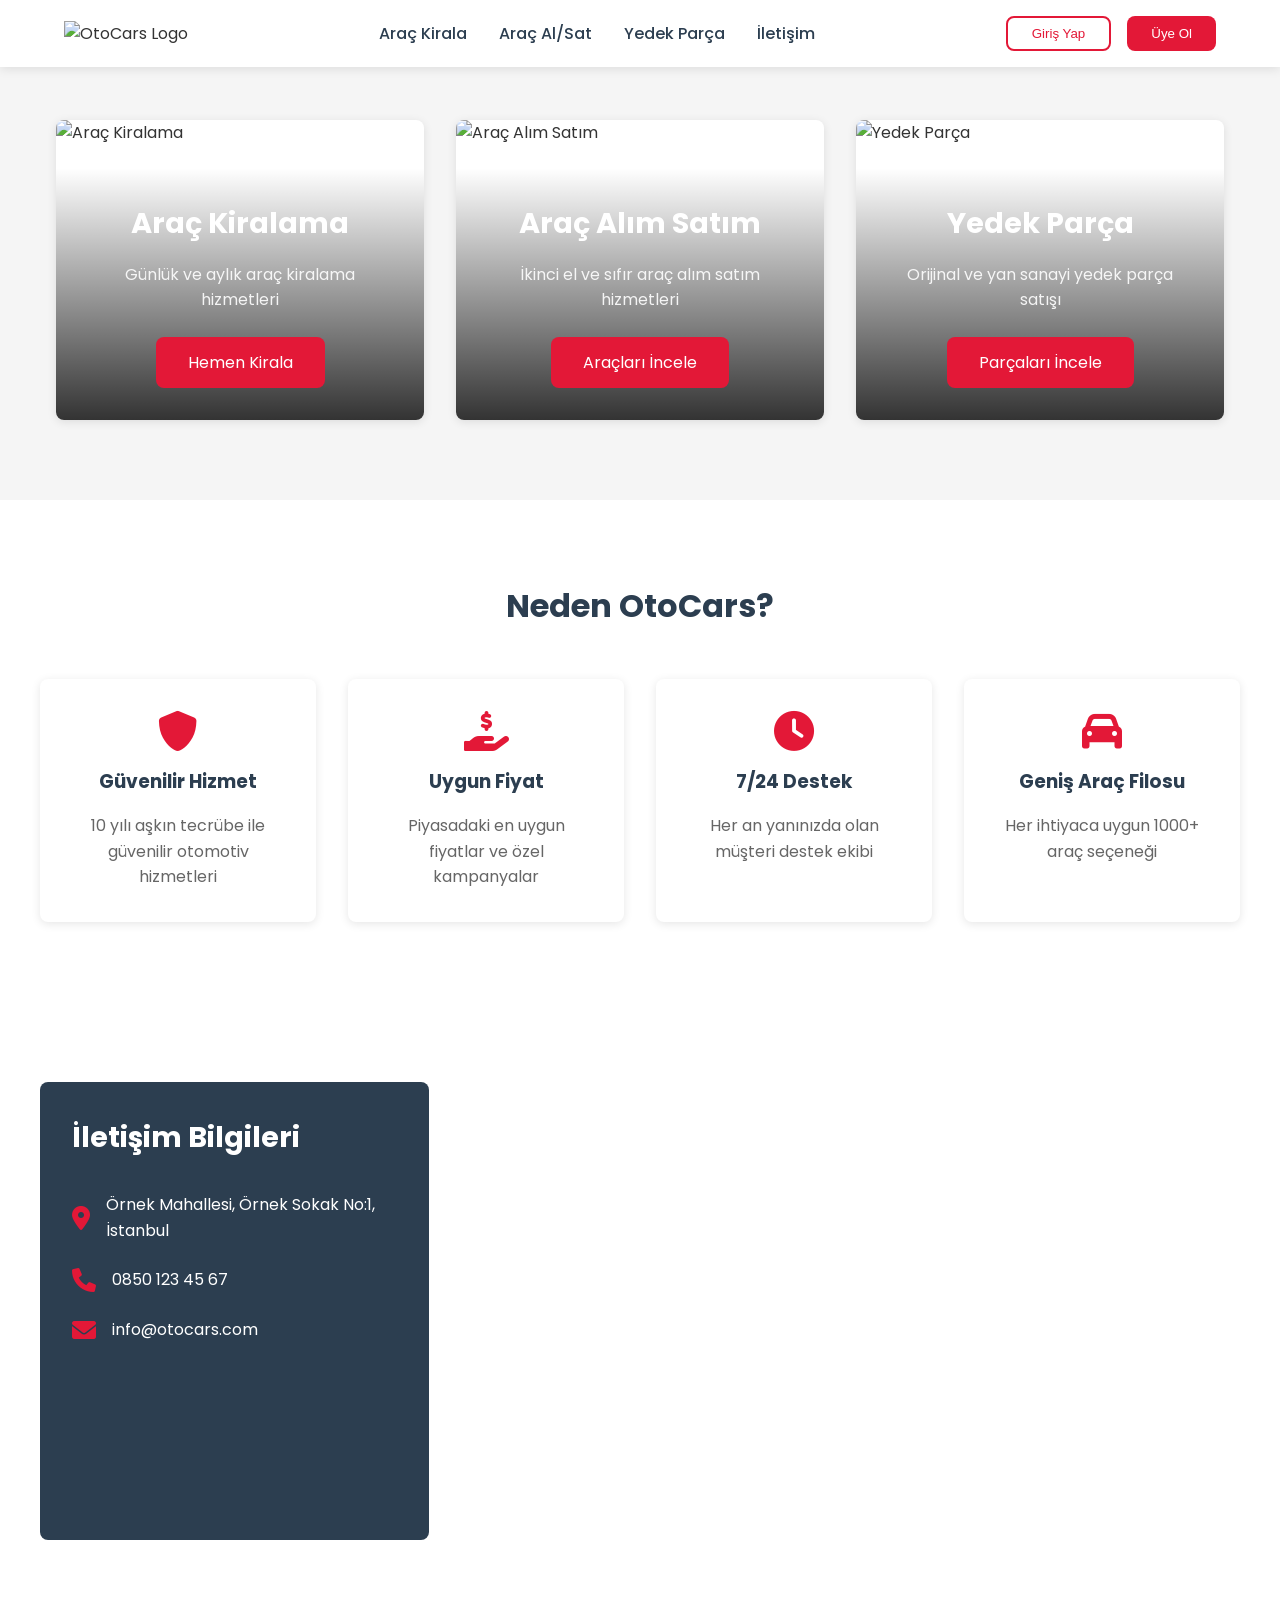
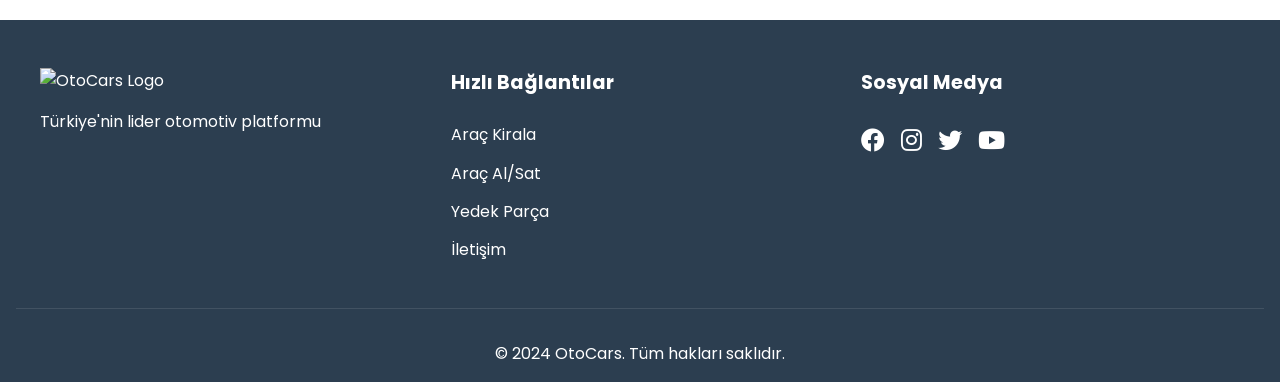
==== index.html @ c2914157 "İlk commit: Proje dosyaları eklendi" ====
<!DOCTYPE html>
<html lang="tr">
<head>
    <meta charset="UTF-8">
    <meta name="viewport" content="width=device-width, initial-scale=1.0">
    <title>OtoCars - Araç Kiralama ve Satış</title>
    <link rel="stylesheet" href="style.css">
    <!-- Google Fonts -->
    <link href="https://fonts.googleapis.com/css2?family=Poppins:wght@300;400;500;600;700&display=swap" rel="stylesheet">
    <!-- Font Awesome -->
    <link rel="stylesheet" href="https://cdnjs.cloudflare.com/ajax/libs/font-awesome/6.0.0/css/all.min.css">
</head>
<body>
    <!-- Header Bölümü -->
    <header>
        <nav>
            <div class="logo">
                <img src="https://i.ibb.co/M6zDjXB/otocars-logo.png" alt="OtoCars Logo">
            </div>
            <ul class="nav-links">
                <li><a href="kiralama.html">Araç Kirala</a></li>
                <li><a href="satis.html">Araç Al/Sat</a></li>
                <li><a href="yedek-parca.html">Yedek Parça</a></li>
                <li><a href="#iletisim">İletişim</a></li>
            </ul>
            <div class="nav-buttons">
                <button class="login-btn">Giriş Yap</button>
                <button class="register-btn">Üye Ol</button>
            </div>
        </nav>
    </header>

    <!-- Ana Bölüm -->
    <main>
        <!-- Ana Sayfa Servisleri -->
        <section class="services-section">
            <div class="services-container">
                <div class="service-card">
                    <div class="service-image">
                        <img src="https://images.unsplash.com/photo-1494976388531-d1058494cdd8?ixlib=rb-1.2.1&auto=format&fit=crop&w=1950&q=80" alt="Araç Kiralama">
                        <div class="service-content">
                            <h2>Araç Kiralama</h2>
                            <p>Günlük ve aylık araç kiralama hizmetleri</p>
                            <a href="kiralama.html" class="service-btn">Hemen Kirala</a>
                        </div>
                    </div>
                </div>

                <div class="service-card">
                    <div class="service-image">
                        <img src="https://images.unsplash.com/photo-1549317661-bd32c8ce0db2?ixlib=rb-1.2.1&auto=format&fit=crop&w=1950&q=80" alt="Araç Alım Satım">
                        <div class="service-content">
                            <h2>Araç Alım Satım</h2>
                            <p>İkinci el ve sıfır araç alım satım hizmetleri</p>
                            <a href="satis.html" class="service-btn">Araçları İncele</a>
                        </div>
                    </div>
                </div>

                <div class="service-card">
                    <div class="service-image">
                        <img src="https://images.unsplash.com/photo-1562519819-016930ada3b6?ixlib=rb-1.2.1&auto=format&fit=crop&w=1950&q=80" alt="Yedek Parça">
                        <div class="service-content">
                            <h2>Yedek Parça</h2>
                            <p>Orijinal ve yan sanayi yedek parça satışı</p>
                            <a href="yedek-parca.html" class="service-btn">Parçaları İncele</a>
                        </div>
                    </div>
                </div>
            </div>
        </section>

        <!-- Neden Biz -->
        <section class="why-us-section">
            <h2>Neden OtoCars?</h2>
            <div class="features-grid">
                <div class="feature-card">
                    <i class="fas fa-shield-alt"></i>
                    <h3>Güvenilir Hizmet</h3>
                    <p>10 yılı aşkın tecrübe ile güvenilir otomotiv hizmetleri</p>
                </div>
                <div class="feature-card">
                    <i class="fas fa-hand-holding-usd"></i>
                    <h3>Uygun Fiyat</h3>
                    <p>Piyasadaki en uygun fiyatlar ve özel kampanyalar</p>
                </div>
                <div class="feature-card">
                    <i class="fas fa-clock"></i>
                    <h3>7/24 Destek</h3>
                    <p>Her an yanınızda olan müşteri destek ekibi</p>
                </div>
                <div class="feature-card">
                    <i class="fas fa-car"></i>
                    <h3>Geniş Araç Filosu</h3>
                    <p>Her ihtiyaca uygun 1000+ araç seçeneği</p>
                </div>
            </div>
        </section>

        <!-- İletişim -->
        <section id="iletisim" class="contact-section">
            <div class="contact-container">
                <div class="contact-info">
                    <h2>İletişim Bilgileri</h2>
                    <div class="info-item">
                        <i class="fas fa-map-marker-alt"></i>
                        <p>Örnek Mahallesi, Örnek Sokak No:1, İstanbul</p>
                    </div>
                    <div class="info-item">
                        <i class="fas fa-phone"></i>
                        <p>0850 123 45 67</p>
                    </div>
                    <div class="info-item">
                        <i class="fas fa-envelope"></i>
                        <p>info@otocars.com</p>
                    </div>
                </div>
                <div class="contact-map">
                    <!-- Harita yerleştirilecek -->
                    <iframe src="https://www.google.com/maps/embed?pb=!1m18!1m12!1m3!1d192698.6201976359!2d28.871754966805478!3d41.005495797764805!2m3!1f0!2f0!3f0!3m2!1i1024!2i768!4f13.1!3m3!1m2!1s0x14caa7040068086b%3A0xe1ccfe98bc01b0d0!2zxLBzdGFuYnVs!5e0!3m2!1str!2str!4v1648226528092!5m2!1str!2str" width="100%" height="450" style="border:0;" allowfullscreen="" loading="lazy"></iframe>
                </div>
            </div>
        </section>
    </main>

    <!-- Footer Bölümü -->
    <footer>
        <div class="footer-content">
            <div class="footer-section">
                <img src="https://i.ibb.co/M6zDjXB/otocars-logo.png" alt="OtoCars Logo">
                <p>Türkiye'nin lider otomotiv platformu</p>
            </div>
            <div class="footer-section">
                <h3>Hızlı Bağlantılar</h3>
                <ul>
                    <li><a href="kiralama.html">Araç Kirala</a></li>
                    <li><a href="satis.html">Araç Al/Sat</a></li>
                    <li><a href="yedek-parca.html">Yedek Parça</a></li>
                    <li><a href="#iletisim">İletişim</a></li>
                </ul>
            </div>
            <div class="footer-section">
                <h3>Sosyal Medya</h3>
                <div class="social-links">
                    <a href="#"><i class="fab fa-facebook"></i></a>
                    <a href="#"><i class="fab fa-instagram"></i></a>
                    <a href="#"><i class="fab fa-twitter"></i></a>
                    <a href="#"><i class="fab fa-youtube"></i></a>
                </div>
            </div>
        </div>
        <div class="footer-bottom">
            <p>&copy; 2024 OtoCars. Tüm hakları saklıdır.</p>
        </div>
    </footer>

    <script src="script.js"></script>
</body>
</html>
---- style.css ----
/* Genel Stil Sıfırlama */
* {
    margin: 0;
    padding: 0;
    box-sizing: border-box;
}

/* Temel Stiller */
:root {
    --primary-color: #e31837;
    --secondary-color: #2c3e50;
    --accent-color: #3498db;
    --text-color: #333;
    --light-gray: #f5f5f5;
    --border-radius: 8px;
    --box-shadow: 0 2px 10px rgba(0,0,0,0.1);
}

body {
    font-family: 'Poppins', sans-serif;
    line-height: 1.6;
    color: var(--text-color);
}

/* Header ve Navigasyon */
header {
    background-color: #fff;
    box-shadow: var(--box-shadow);
    position: fixed;
    width: 100%;
    top: 0;
    z-index: 1000;
}

nav {
    display: flex;
    justify-content: space-between;
    align-items: center;
    padding: 1rem 5%;
    max-width: 1400px;
    margin: 0 auto;
}

.logo img {
    height: 40px;
}

.nav-links {
    display: flex;
    list-style: none;
    gap: 2rem;
}

.nav-links a {
    text-decoration: none;
    color: var(--secondary-color);
    font-weight: 500;
    transition: color 0.3s ease;
}

.nav-links a:hover {
    color: var(--primary-color);
}

.nav-buttons {
    display: flex;
    gap: 1rem;
}

.login-btn, .register-btn {
    padding: 0.5rem 1.5rem;
    border-radius: var(--border-radius);
    font-weight: 500;
    cursor: pointer;
    transition: all 0.3s ease;
}

.login-btn {
    background: none;
    border: 2px solid var(--primary-color);
    color: var(--primary-color);
}

.register-btn {
    background: var(--primary-color);
    border: none;
    color: white;
}

.login-btn:hover {
    background: var(--primary-color);
    color: white;
}

.register-btn:hover {
    background: #c41830;
}

/* Kiralama Bölümü */
.rental-section {
    min-height: 600px;
    background: linear-gradient(rgba(0,0,0,0.6), rgba(0,0,0,0.6)),
                url('https://images.unsplash.com/photo-1494976388531-d1058494cdd8?ixlib=rb-1.2.1&auto=format&fit=crop&w=1950&q=80');
    background-size: cover;
    background-position: center;
    display: flex;
    align-items: center;
    justify-content: center;
    padding: 120px 20px 80px;
    color: white;
}

.rental-container {
    width: 100%;
    max-width: 1000px;
    background: rgba(255, 255, 255, 0.95);
    border-radius: var(--border-radius);
    padding: 2rem;
    color: var(--text-color);
}

.rental-container h1 {
    text-align: center;
    margin-bottom: 2rem;
    color: var(--secondary-color);
    font-size: 2.5rem;
}

.rental-tabs {
    display: flex;
    justify-content: center;
    margin-bottom: 2rem;
    gap: 1rem;
}

.rental-tab {
    padding: 1rem 2rem;
    border: none;
    background: var(--light-gray);
    color: var(--text-color);
    font-weight: 500;
    cursor: pointer;
    border-radius: var(--border-radius);
    transition: all 0.3s ease;
}

.rental-tab.active {
    background: var(--primary-color);
    color: white;
}

.rental-form {
    display: flex;
    flex-direction: column;
    gap: 1.5rem;
}

.form-row {
    display: flex;
    gap: 1rem;
    align-items: flex-end;
}

.form-group {
    flex: 1;
}

.form-group label {
    display: block;
    margin-bottom: 0.5rem;
    color: var(--secondary-color);
    font-weight: 500;
}

.form-group select,
.form-group input {
    width: 100%;
    padding: 1rem;
    border: 1px solid #ddd;
    border-radius: var(--border-radius);
    font-size: 1rem;
    color: var(--text-color);
}

.search-btn {
    padding: 1rem 2rem;
    background: var(--primary-color);
    color: white;
    border: none;
    border-radius: var(--border-radius);
    font-weight: 500;
    cursor: pointer;
    transition: background-color 0.3s ease;
}

.search-btn:hover {
    background: #c41830;
}

/* Araç Kategorileri */
.categories-section {
    padding: 5rem 1rem;
    background: white;
}

.categories-section h2 {
    text-align: center;
    margin-bottom: 3rem;
    color: var(--secondary-color);
    font-size: 2rem;
}

.categories-grid {
    display: grid;
    grid-template-columns: repeat(auto-fit, minmax(250px, 1fr));
    gap: 2rem;
    max-width: 1200px;
    margin: 0 auto;
}

.category-card {
    background: white;
    border-radius: var(--border-radius);
    overflow: hidden;
    box-shadow: var(--box-shadow);
    transition: transform 0.3s ease;
}

.category-card:hover {
    transform: translateY(-5px);
}

.category-card img {
    width: 100%;
    height: 200px;
    object-fit: cover;
}

.category-card h3 {
    padding: 1rem;
    color: var(--secondary-color);
}

.category-card p {
    padding: 0 1rem 1rem;
    color: #666;
}

/* Vitrin Araçları */
.showcase-section {
    padding: 5rem 1rem;
    background: var(--light-gray);
    position: relative;
}

.showcase-section h2 {
    text-align: center;
    margin-bottom: 3rem;
    color: var(--secondary-color);
    font-size: 2rem;
}

.showcase-grid {
    display: grid;
    grid-template-columns: repeat(auto-fit, minmax(300px, 1fr));
    gap: 2rem;
    max-width: 1200px;
    margin: 0 auto;
}

.car-card {
    background: white;
    border-radius: var(--border-radius);
    overflow: hidden;
    box-shadow: var(--box-shadow);
    transition: transform 0.3s ease;
}

.car-image {
    position: relative;
}

.car-image img {
    width: 100%;
    height: 200px;
    object-fit: cover;
}

.price {
    position: absolute;
    bottom: 1rem;
    right: 1rem;
    background: var(--primary-color);
    color: white;
    padding: 0.5rem 1rem;
    border-radius: var(--border-radius);
    font-weight: 500;
}

.car-info {
    padding: 1.5rem;
}

.car-info h3 {
    color: var(--secondary-color);
    margin-bottom: 1rem;
}

.car-details {
    display: grid;
    grid-template-columns: repeat(2, 1fr);
    gap: 1rem;
    margin-bottom: 1.5rem;
}

.car-details span {
    display: flex;
    align-items: center;
    gap: 0.5rem;
    color: #666;
    font-size: 0.9rem;
}

.details-btn {
    width: 100%;
    padding: 1rem;
    background: var(--accent-color);
    color: white;
    border: none;
    border-radius: var(--border-radius);
    font-weight: 500;
    cursor: pointer;
    transition: background-color 0.3s ease;
}

.details-btn:hover {
    background: #2980b9;
}

.showcase-nav {
    position: absolute;
    top: 50%;
    width: 100%;
    display: flex;
    justify-content: space-between;
    padding: 0 2rem;
    transform: translateY(-50%);
}

.nav-btn {
    background: white;
    border: none;
    width: 40px;
    height: 40px;
    border-radius: 50%;
    display: flex;
    align-items: center;
    justify-content: center;
    cursor: pointer;
    box-shadow: var(--box-shadow);
    transition: all 0.3s ease;
}

.nav-btn:hover {
    background: var(--primary-color);
    color: white;
}

/* Neden Biz */
.why-us-section {
    padding: 5rem 1rem;
    background: white;
}

.why-us-section h2 {
    text-align: center;
    margin-bottom: 3rem;
    color: var(--secondary-color);
    font-size: 2rem;
}

.features-grid {
    display: grid;
    grid-template-columns: repeat(auto-fit, minmax(250px, 1fr));
    gap: 2rem;
    max-width: 1200px;
    margin: 0 auto;
}

.feature-card {
    text-align: center;
    padding: 2rem;
    background: white;
    border-radius: var(--border-radius);
    box-shadow: var(--box-shadow);
    transition: transform 0.3s ease;
}

.feature-card:hover {
    transform: translateY(-5px);
}

.feature-card i {
    font-size: 2.5rem;
    color: var(--primary-color);
    margin-bottom: 1rem;
}

.feature-card h3 {
    color: var(--secondary-color);
    margin-bottom: 1rem;
}

.feature-card p {
    color: #666;
}

/* Footer */
footer {
    background-color: var(--secondary-color);
    color: white;
    padding: 3rem 1rem 1rem;
}

.footer-content {
    display: grid;
    grid-template-columns: repeat(auto-fit, minmax(200px, 1fr));
    gap: 2rem;
    max-width: 1200px;
    margin: 0 auto;
}

.footer-section img {
    height: 40px;
    margin-bottom: 1rem;
}

.footer-section h3 {
    margin-bottom: 1.5rem;
    color: white;
    font-size: 1.2rem;
}

.footer-section ul {
    list-style: none;
}

.footer-section ul li {
    margin-bottom: 0.8rem;
    display: flex;
    align-items: center;
    gap: 0.5rem;
}

.footer-section a {
    color: white;
    text-decoration: none;
    transition: color 0.3s ease;
}

.footer-section a:hover {
    color: var(--accent-color);
}

.social-links {
    display: flex;
    gap: 1rem;
}

.social-links a {
    font-size: 1.5rem;
    color: white;
    transition: color 0.3s ease;
}

.social-links a:hover {
    color: var(--accent-color);
}

.footer-bottom {
    text-align: center;
    margin-top: 2rem;
    padding-top: 2rem;
    border-top: 1px solid rgba(255,255,255,0.1);
}

/* Ana Sayfa Servisleri */
.services-section {
    padding: 120px 1rem 5rem;
    background: var(--light-gray);
}

.services-container {
    max-width: 1200px;
    margin: 0 auto;
    display: grid;
    grid-template-columns: repeat(3, 1fr);
    gap: 2rem;
    padding: 0 1rem;
}

.service-card {
    background: white;
    border-radius: var(--border-radius);
    overflow: hidden;
    box-shadow: var(--box-shadow);
    transition: transform 0.3s ease;
}

.service-card:hover {
    transform: translateY(-10px);
}

.service-image {
    position: relative;
    height: 300px;
    overflow: hidden;
}

.service-image img {
    width: 100%;
    height: 100%;
    object-fit: cover;
    transition: transform 0.3s ease;
}

.service-card:hover .service-image img {
    transform: scale(1.1);
}

.service-content {
    position: absolute;
    bottom: 0;
    left: 0;
    right: 0;
    padding: 2rem;
    background: linear-gradient(transparent, rgba(0,0,0,0.8));
    color: white;
    text-align: center;
}

.service-content h2 {
    font-size: 1.8rem;
    margin-bottom: 1rem;
}

.service-content p {
    margin-bottom: 1.5rem;
    opacity: 0.9;
}

.service-btn {
    display: inline-block;
    padding: 0.8rem 2rem;
    background: var(--primary-color);
    color: white;
    text-decoration: none;
    border-radius: var(--border-radius);
    transition: background-color 0.3s ease;
}

.service-btn:hover {
    background: #c41830;
}

/* İletişim Bölümü */
.contact-section {
    padding: 5rem 1rem;
    background: white;
}

.contact-container {
    max-width: 1200px;
    margin: 0 auto;
    display: grid;
    grid-template-columns: 1fr 2fr;
    gap: 2rem;
}

.contact-info {
    padding: 2rem;
    background: var(--secondary-color);
    color: white;
    border-radius: var(--border-radius);
}

.contact-info h2 {
    margin-bottom: 2rem;
    font-size: 1.8rem;
}

.info-item {
    display: flex;
    align-items: center;
    gap: 1rem;
    margin-bottom: 1.5rem;
}

.info-item i {
    font-size: 1.5rem;
    color: var(--primary-color);
}

.contact-map {
    border-radius: var(--border-radius);
    overflow: hidden;
}

/* Responsive Tasarım Güncellemeleri */
@media (max-width: 992px) {
    .services-container {
        grid-template-columns: repeat(2, 1fr);
    }
    
    .contact-container {
        grid-template-columns: 1fr;
    }
}

@media (max-width: 768px) {
    .services-container {
        grid-template-columns: 1fr;
    }
    
    .service-image {
        height: 250px;
    }
    
    .service-content h2 {
        font-size: 1.5rem;
    }
}

/* Responsive Tasarım */
@media (max-width: 768px) {
    .nav-links {
        display: none;
    }
    
    .nav-buttons {
        display: none;
    }
    
    .hamburger {
        display: block;
        background: none;
        border: none;
        font-size: 1.5rem;
        color: var(--secondary-color);
        cursor: pointer;
    }
    
    .nav-links.active {
        display: flex;
        flex-direction: column;
        position: absolute;
        top: 100%;
        left: 0;
        right: 0;
        background: white;
        padding: 1rem;
        box-shadow: var(--box-shadow);
    }
    
    .rental-section {
        padding-top: 100px;
    }
    
    .form-row {
        flex-direction: column;
    }
    
    .search-btn {
        width: 100%;
    }
    
    .showcase-nav {
        display: none;
    }
    
    .rental-container h1 {
        font-size: 1.8rem;
    }
    
    .categories-grid,
    .showcase-grid,
    .features-grid {
        grid-template-columns: 1fr;
        padding: 0 1rem;
    }
}

/* Araç Satış Sayfası */
.search-section {
    padding: 120px 1rem 3rem;
    background: linear-gradient(rgba(0,0,0,0.6), rgba(0,0,0,0.6)),
                url('https://images.unsplash.com/photo-1549317661-bd32c8ce0db2?ixlib=rb-1.2.1&auto=format&fit=crop&w=1950&q=80');
    background-size: cover;
    background-position: center;
    color: white;
}

.sell-section {
    padding: 5rem 1rem;
    background: var(--light-gray);
}

.sell-container {
    max-width: 1200px;
    margin: 0 auto;
}

.sell-content {
    display: grid;
    grid-template-columns: 1fr 1fr;
    gap: 3rem;
    margin-top: 2rem;
}

.sell-info {
    padding: 2rem;
    background: white;
    border-radius: var(--border-radius);
    box-shadow: var(--box-shadow);
}

.sell-info h3 {
    margin-bottom: 1.5rem;
    color: var(--secondary-color);
}

.sell-info ul {
    list-style: none;
}

.sell-info li {
    display: flex;
    align-items: center;
    gap: 1rem;
    margin-bottom: 1rem;
    color: #666;
}

.sell-info li i {
    color: var(--primary-color);
}

.sell-form {
    padding: 2rem;
    background: white;
    border-radius: var(--border-radius);
    box-shadow: var(--box-shadow);
}

.submit-btn {
    width: 100%;
    padding: 1rem;
    background: var(--primary-color);
    color: white;
    border: none;
    border-radius: var(--border-radius);
    font-weight: 500;
    cursor: pointer;
    transition: background-color 0.3s ease;
}

.submit-btn:hover {
    background: #c41830;
}

/* Yedek Parça Sayfası */
.parts-search-section {
    padding: 120px 1rem 3rem;
    background: linear-gradient(rgba(0,0,0,0.6), rgba(0,0,0,0.6)),
                url('https://images.unsplash.com/photo-1486262715619-67b85e0b08d3?ixlib=rb-1.2.1&auto=format&fit=crop&w=1950&q=80');
    background-size: cover;
    background-position: center;
    color: white;
}

.parts-categories-section {
    padding: 5rem 1rem;
    background: white;
}

.parts-grid {
    display: grid;
    grid-template-columns: repeat(auto-fit, minmax(250px, 1fr));
    gap: 2rem;
    max-width: 1200px;
    margin: 2rem auto 0;
}

.part-card {
    background: white;
    border-radius: var(--border-radius);
    overflow: hidden;
    box-shadow: var(--box-shadow);
    transition: transform 0.3s ease;
}

.part-card:hover {
    transform: translateY(-5px);
}

.part-image {
    position: relative;
    height: 200px;
}

.part-image img {
    width: 100%;
    height: 100%;
    object-fit: cover;
}

.part-info {
    padding: 1.5rem;
}

.part-info h3 {
    margin-bottom: 0.5rem;
    color: var(--secondary-color);
}

.part-info p {
    color: #666;
    margin-bottom: 1rem;
}

.warranty-section {
    padding: 5rem 1rem;
    background: var(--light-gray);
}

.warranty-container {
    max-width: 1200px;
    margin: 0 auto;
}

.warranty-grid {
    display: grid;
    grid-template-columns: repeat(auto-fit, minmax(250px, 1fr));
    gap: 2rem;
    margin-top: 2rem;
}

.warranty-card {
    text-align: center;
    padding: 2rem;
    background: white;
    border-radius: var(--border-radius);
    box-shadow: var(--box-shadow);
}

.warranty-card i {
    font-size: 2.5rem;
    color: var(--primary-color);
    margin-bottom: 1rem;
}

.warranty-card h3 {
    color: var(--secondary-color);
    margin-bottom: 1rem;
}

.warranty-card p {
    color: #666;
}

/* Responsive Tasarım Güncellemeleri */
@media (max-width: 992px) {
    .sell-content {
        grid-template-columns: 1fr;
    }
}

@media (max-width: 768px) {
    .search-section,
    .parts-search-section {
        padding-top: 100px;
    }
    
    .warranty-grid {
        grid-template-columns: 1fr 1fr;
    }
}

@media (max-width: 576px) {
    .warranty-grid {
        grid-template-columns: 1fr;
    }
}
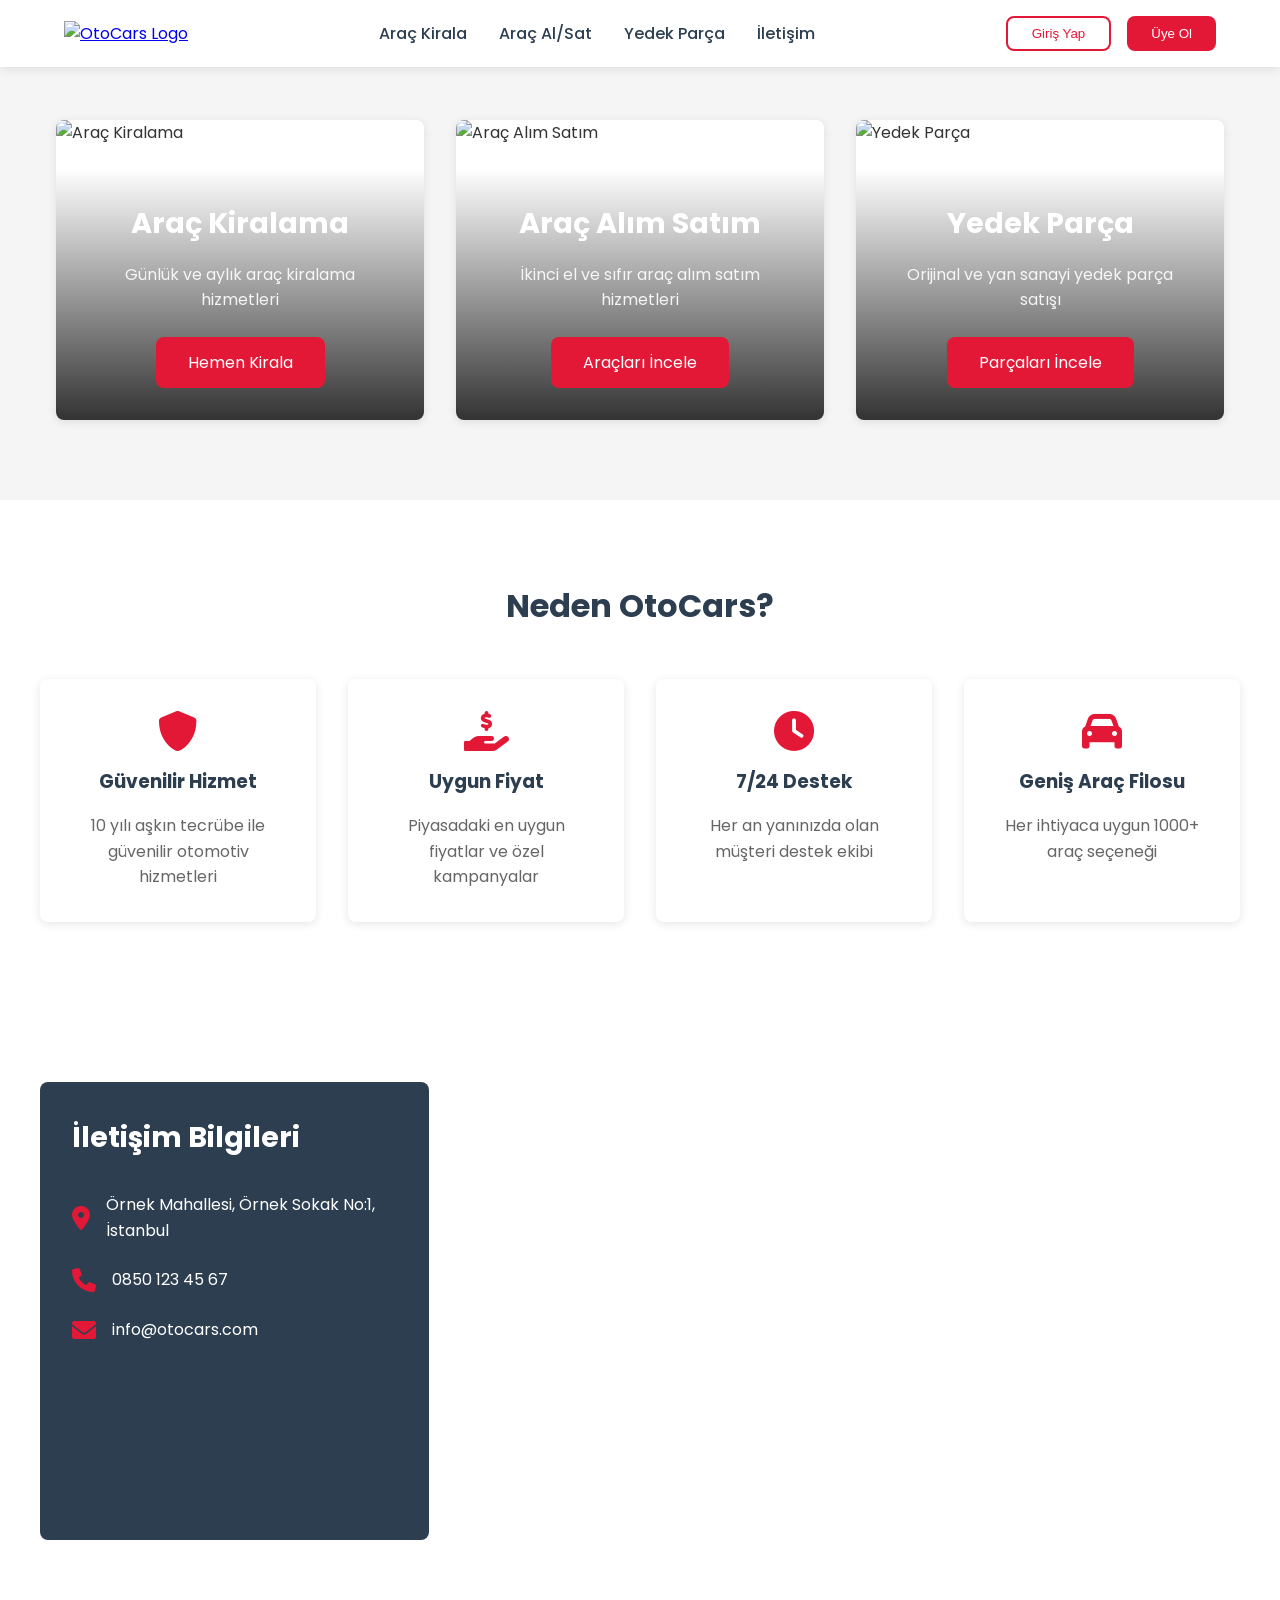
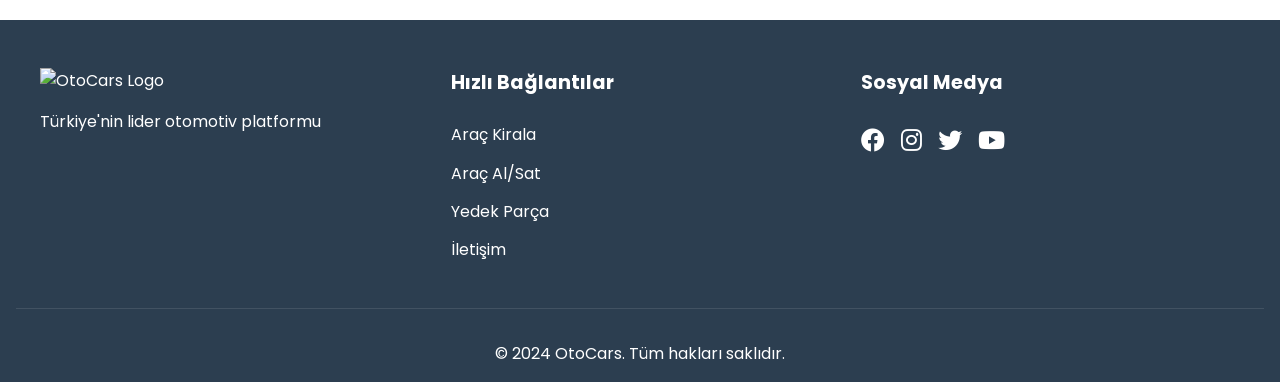
==== commit 423203fa: "new commit" ====
--- a/index.html
+++ b/index.html
@@ -15,8 +15,15 @@
     <header>
         <nav>
             <div class="logo">
-                <img src="https://i.ibb.co/M6zDjXB/otocars-logo.png" alt="OtoCars Logo">
+                <a href="index.html">
+                    <img src="https://i.ibb.co/M6zDjXB/otocars-logo.png" alt="OtoCars Logo">
+                </a>
             </div>
+            <button class="mobile-menu-btn">
+                <span></span>
+                <span></span>
+                <span></span>
+            </button>
             <ul class="nav-links">
                 <li><a href="kiralama.html">Araç Kirala</a></li>
                 <li><a href="satis.html">Araç Al/Sat</a></li>
@@ -24,8 +31,8 @@
                 <li><a href="#iletisim">İletişim</a></li>
             </ul>
             <div class="nav-buttons">
-                <button class="login-btn">Giriş Yap</button>
-                <button class="register-btn">Üye Ol</button>
+                <button class="login-btn" onclick="window.location.href='login.html'">Giriş Yap</button>
+                <button class="register-btn" onclick="window.location.href='register.html'">Üye Ol</button>
             </div>
         </nav>
     </header>
--- a/style.css
+++ b/style.css
@@ -890,4 +890,350 @@
     .warranty-grid {
         grid-template-columns: 1fr;
     }
+}
+
+/* Giriş ve Kayıt Sayfaları */
+.auth-main {
+    min-height: calc(100vh - 80px - 300px);
+    background: linear-gradient(rgba(0,0,0,0.6), rgba(0,0,0,0.6)),
+                url('https://images.unsplash.com/photo-1492144534655-ae79c964c9d7?ixlib=rb-1.2.1&auto=format&fit=crop&w=1950&q=80');
+    background-size: cover;
+    background-position: center;
+    padding: 120px 1rem 3rem;
+}
+
+.auth-container {
+    max-width: 500px;
+    margin: 0 auto;
+    padding: 0 1rem;
+}
+
+.auth-box {
+    background: white;
+    padding: 2rem;
+    border-radius: var(--border-radius);
+    box-shadow: var(--box-shadow);
+}
+
+.auth-box h2 {
+    text-align: center;
+    color: var(--secondary-color);
+    margin-bottom: 1rem;
+}
+
+.auth-desc {
+    text-align: center;
+    color: #666;
+    margin-bottom: 2rem;
+}
+
+.auth-form .form-row {
+    display: grid;
+    grid-template-columns: 1fr 1fr;
+    gap: 1rem;
+    margin-bottom: 1rem;
+}
+
+.auth-form .form-group {
+    margin-bottom: 1.5rem;
+}
+
+.auth-form label {
+    display: block;
+    margin-bottom: 0.5rem;
+    color: var(--secondary-color);
+    font-weight: 500;
+}
+
+.auth-form .input-group {
+    position: relative;
+    display: flex;
+    align-items: center;
+}
+
+.auth-form .input-group i {
+    position: absolute;
+    left: 1rem;
+    color: #666;
+}
+
+.auth-form .input-group .toggle-password {
+    left: auto;
+    right: 1rem;
+    cursor: pointer;
+}
+
+.auth-form input {
+    width: 100%;
+    padding: 0.8rem 1rem 0.8rem 2.5rem;
+    border: 1px solid #ddd;
+    border-radius: var(--border-radius);
+    font-size: 1rem;
+    transition: border-color 0.3s ease;
+}
+
+.auth-form input:focus {
+    border-color: var(--primary-color);
+    outline: none;
+}
+
+.form-options {
+    display: flex;
+    justify-content: space-between;
+    align-items: center;
+    margin-bottom: 1.5rem;
+}
+
+.remember-me,
+.terms {
+    display: flex;
+    align-items: center;
+    gap: 0.5rem;
+    color: #666;
+}
+
+.forgot-password {
+    color: var(--primary-color);
+    text-decoration: none;
+}
+
+.forgot-password:hover {
+    text-decoration: underline;
+}
+
+.auth-submit {
+    width: 100%;
+    padding: 1rem;
+    background: var(--primary-color);
+    color: white;
+    border: none;
+    border-radius: var(--border-radius);
+    font-size: 1rem;
+    font-weight: 500;
+    cursor: pointer;
+    transition: background-color 0.3s ease;
+}
+
+.auth-submit:hover {
+    background: #c41830;
+}
+
+.social-login {
+    margin-top: 2rem;
+    text-align: center;
+}
+
+.social-login p {
+    color: #666;
+    margin-bottom: 1rem;
+    position: relative;
+}
+
+.social-login p::before,
+.social-login p::after {
+    content: "";
+    position: absolute;
+    top: 50%;
+    width: 30%;
+    height: 1px;
+    background: #ddd;
+}
+
+.social-login p::before {
+    left: 0;
+}
+
+.social-login p::after {
+    right: 0;
+}
+
+.social-buttons {
+    display: grid;
+    gap: 1rem;
+}
+
+.social-btn {
+    display: flex;
+    align-items: center;
+    justify-content: center;
+    gap: 0.5rem;
+    padding: 0.8rem;
+    border: 1px solid #ddd;
+    border-radius: var(--border-radius);
+    background: white;
+    color: #666;
+    font-weight: 500;
+    cursor: pointer;
+    transition: all 0.3s ease;
+}
+
+.social-btn.google:hover {
+    background: #DB4437;
+    border-color: #DB4437;
+    color: white;
+}
+
+.social-btn.facebook:hover {
+    background: #4267B2;
+    border-color: #4267B2;
+    color: white;
+}
+
+.auth-footer {
+    margin-top: 2rem;
+    text-align: center;
+    color: #666;
+}
+
+.auth-footer a {
+    color: var(--primary-color);
+    text-decoration: none;
+    font-weight: 500;
+}
+
+.auth-footer a:hover {
+    text-decoration: underline;
+}
+
+/* Responsive Tasarım */
+@media (max-width: 768px) {
+    .auth-main {
+        padding-top: 100px;
+    }
+
+    .auth-form .form-row {
+        grid-template-columns: 1fr;
+    }
+
+    .form-options {
+        flex-direction: column;
+        gap: 1rem;
+        align-items: flex-start;
+    }
+}
+
+/* Mobil Menü */
+.mobile-menu-btn {
+    display: none;
+    flex-direction: column;
+    justify-content: space-between;
+    width: 30px;
+    height: 20px;
+    background: none;
+    border: none;
+    cursor: pointer;
+    padding: 0;
+    z-index: 100;
+}
+
+.mobile-menu-btn span {
+    width: 100%;
+    height: 2px;
+    background: var(--secondary-color);
+    transition: all 0.3s ease;
+}
+
+.mobile-menu-btn.active span:nth-child(1) {
+    transform: translateY(9px) rotate(45deg);
+}
+
+.mobile-menu-btn.active span:nth-child(2) {
+    opacity: 0;
+}
+
+.mobile-menu-btn.active span:nth-child(3) {
+    transform: translateY(-9px) rotate(-45deg);
+}
+
+/* Responsive Tasarım Güncellemeleri */
+@media (max-width: 992px) {
+    .nav-links {
+        display: none;
+        position: fixed;
+        top: 80px;
+        left: 0;
+        right: 0;
+        background: white;
+        padding: 1rem;
+        box-shadow: 0 2px 5px rgba(0,0,0,0.1);
+        flex-direction: column;
+        align-items: flex-start;
+    }
+
+    .nav-links.active {
+        display: flex;
+    }
+
+    .nav-links li {
+        width: 100%;
+        margin: 0;
+    }
+
+    .nav-links a {
+        padding: 1rem;
+        width: 100%;
+        display: block;
+    }
+
+    .mobile-menu-btn {
+        display: flex;
+    }
+
+    .services-container,
+    .categories-grid,
+    .showcase-grid {
+        grid-template-columns: repeat(2, 1fr);
+    }
+}
+
+@media (max-width: 768px) {
+    .services-container,
+    .categories-grid,
+    .showcase-grid {
+        grid-template-columns: 1fr;
+    }
+
+    .nav-buttons {
+        display: none;
+    }
+
+    .auth-main {
+        padding-top: 100px;
+    }
+
+    .form-row {
+        grid-template-columns: 1fr;
+    }
+
+    .footer-content {
+        grid-template-columns: 1fr;
+        gap: 2rem;
+        text-align: center;
+    }
+
+    .footer-section:first-child img {
+        margin: 0 auto;
+    }
+
+    .social-links {
+        justify-content: center;
+    }
+}
+
+@media (max-width: 576px) {
+    .service-content h2 {
+        font-size: 1.5rem;
+    }
+
+    .service-content p {
+        font-size: 0.9rem;
+    }
+
+    .auth-box {
+        padding: 1.5rem;
+    }
+
+    .social-buttons {
+        grid-template-columns: 1fr;
+    }
 } 
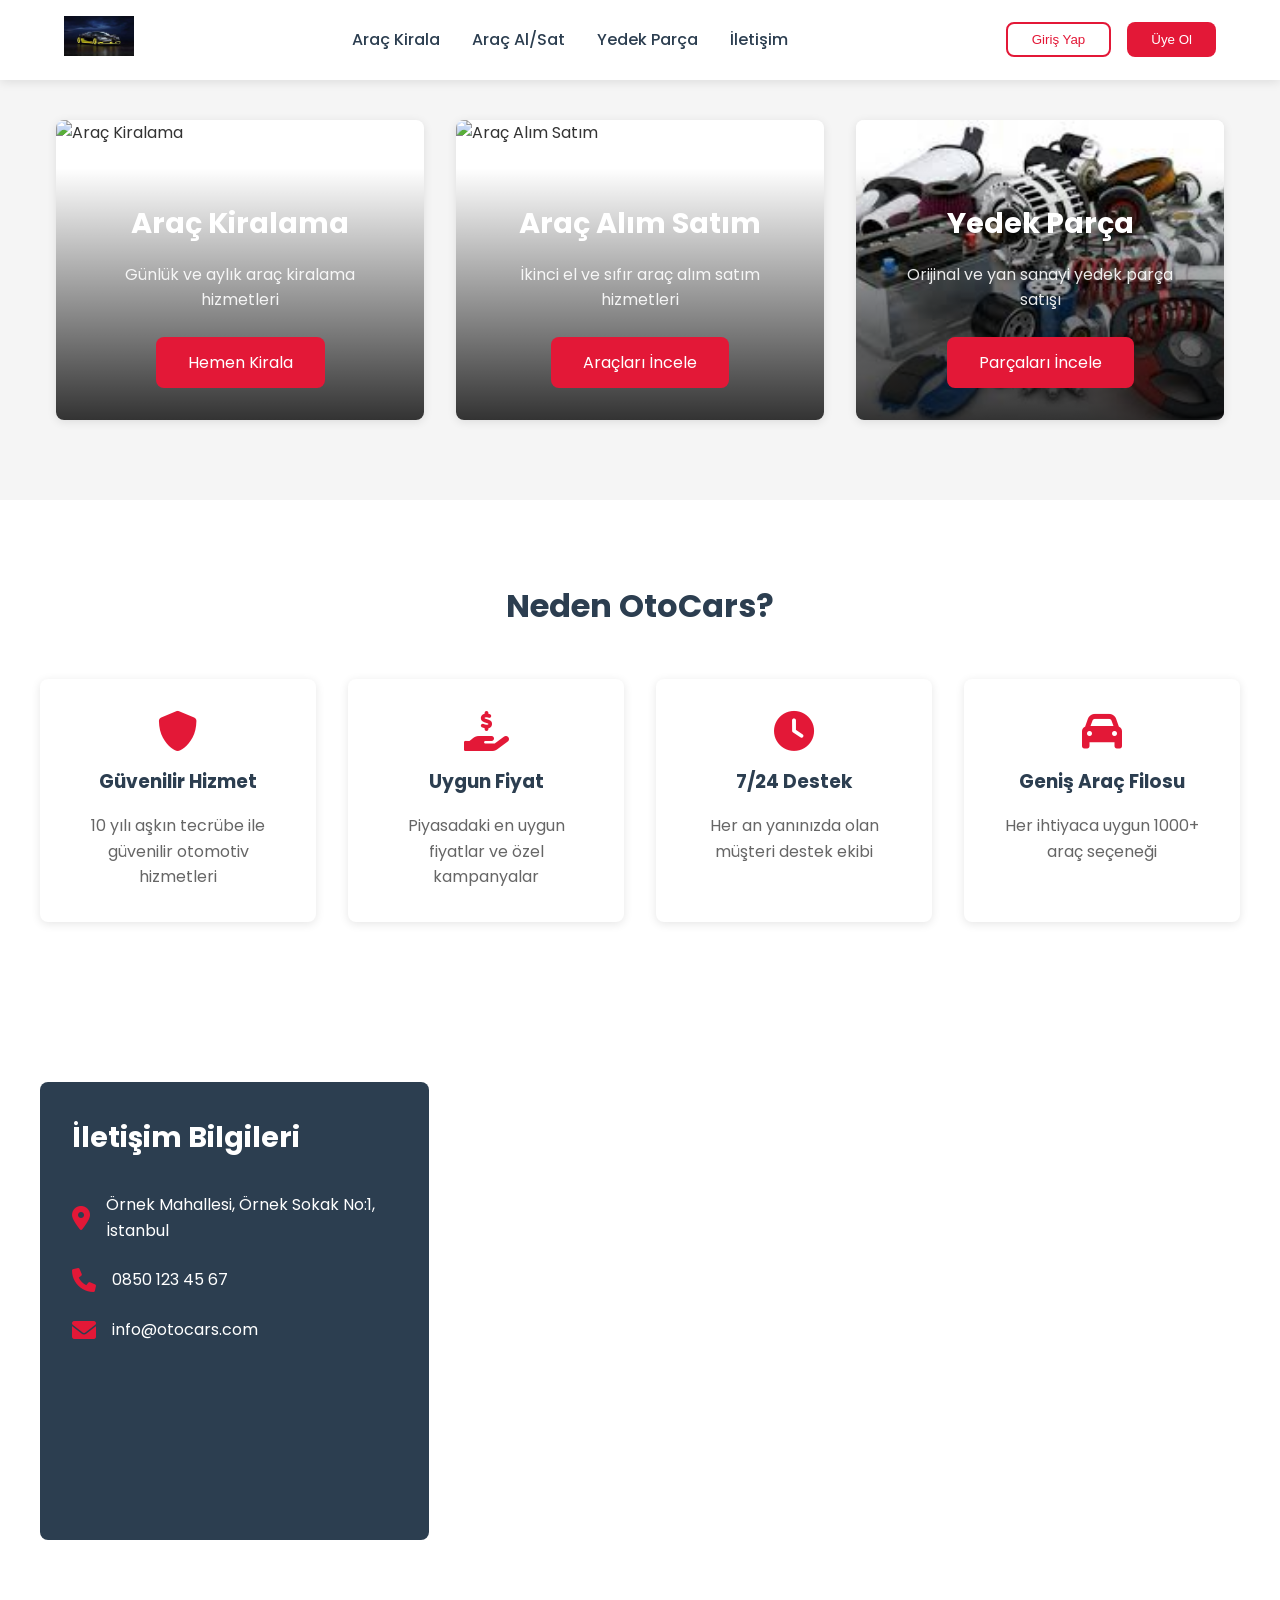
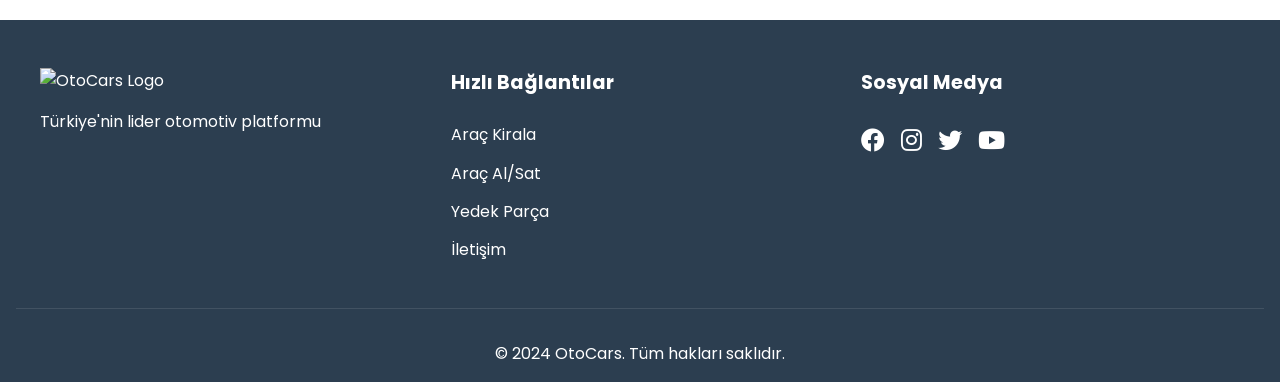
==== commit bb8d55e2: "Initial commit: Basic frontend implementation" ====
--- a/index.html
+++ b/index.html
@@ -16,7 +16,7 @@
         <nav>
             <div class="logo">
                 <a href="index.html">
-                    <img src="https://i.ibb.co/M6zDjXB/otocars-logo.png" alt="OtoCars Logo">
+                    <img src="[data-uri]" alt="OtoCars Logo">
                 </a>
             </div>
             <button class="mobile-menu-btn">
@@ -66,7 +66,7 @@
 
                 <div class="service-card">
                     <div class="service-image">
-                        <img src="https://images.unsplash.com/photo-1562519819-016930ada3b6?ixlib=rb-1.2.1&auto=format&fit=crop&w=1950&q=80" alt="Yedek Parça">
+                        <img src="[data-uri]" alt="Yedek Parça">
                         <div class="service-content">
                             <h2>Yedek Parça</h2>
                             <p>Orijinal ve yan sanayi yedek parça satışı</p>
